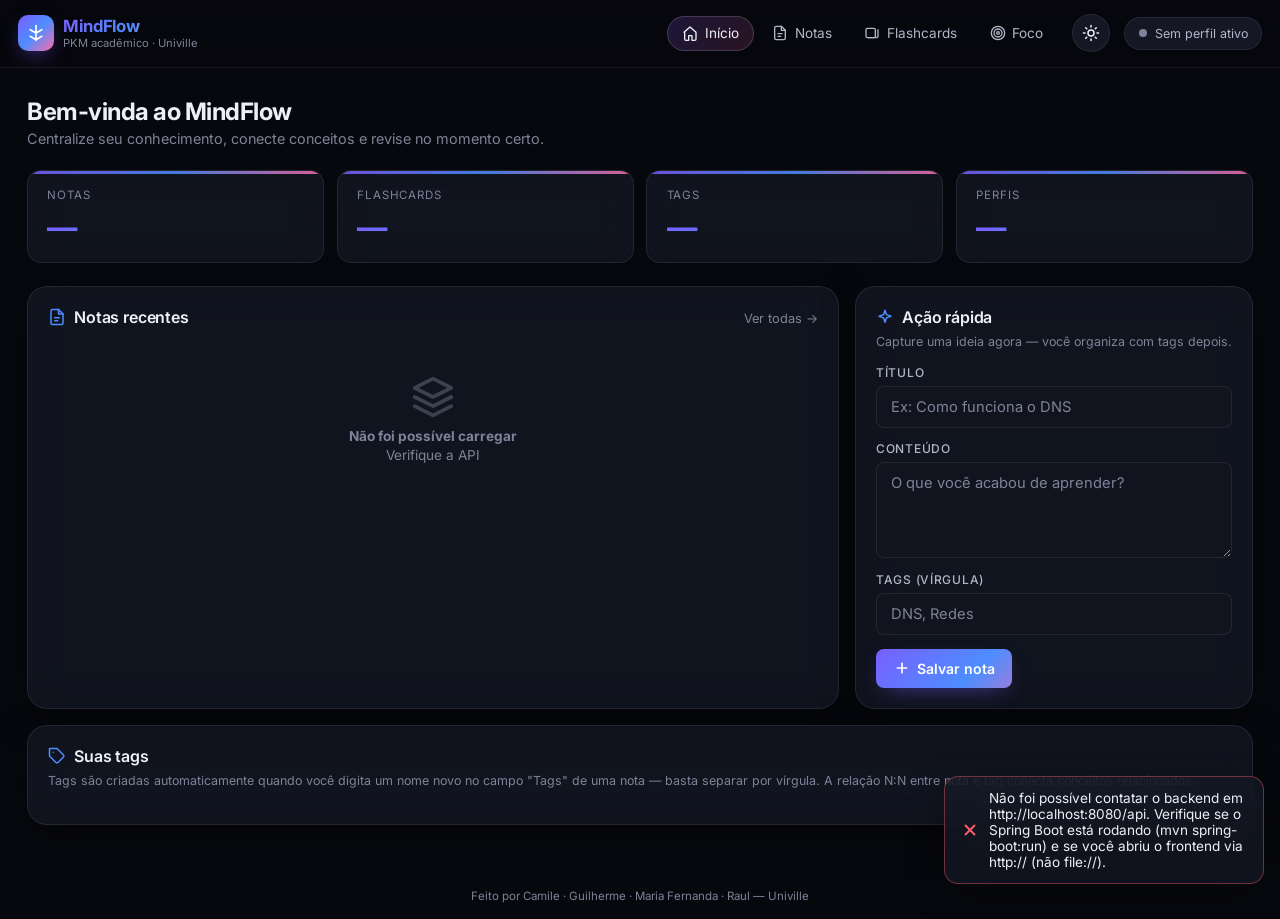
==== frontend/index.html @ 20775568 "Initial commit — MindFlow MVP Plataforma web de PKM (Personal Knowledge Management) acadêmica da dis" ====
<!DOCTYPE html>
<html lang="pt-BR">
<head>
  <meta charset="UTF-8" />
  <meta name="viewport" content="width=device-width, initial-scale=1.0, viewport-fit=cover" />
  <meta name="theme-color" content="#07080d" />
  <title>MindFlow — Início</title>
  <script>(function(){var t=localStorage.getItem("mindflow.theme")||"dark";document.documentElement.dataset.theme=t;})();</script>
  <link rel="preconnect" href="https://fonts.googleapis.com">
  <link rel="preconnect" href="https://fonts.gstatic.com" crossorigin>
  <link href="https://fonts.googleapis.com/css2?family=Inter:wght@400;500;600;700&display=swap" rel="stylesheet">
  <link rel="stylesheet" href="css/style.css" />
</head>
<body>
  <main class="shell">
    <h1 class="page-title">Bem-vinda ao MindFlow</h1>
    <p class="page-subtitle">Centralize seu conhecimento, conecte conceitos e revise no momento certo.</p>

    <section class="stats" id="stats">
      <div class="stat"><div class="label">Notas</div><div class="value">—</div></div>
      <div class="stat"><div class="label">Flashcards</div><div class="value">—</div></div>
      <div class="stat"><div class="label">Tags</div><div class="value">—</div></div>
      <div class="stat"><div class="label">Perfis</div><div class="value">—</div></div>
    </section>

    <div class="grid grid-3">
      <section class="panel" style="grid-column: span 2;">
        <div class="panel-header">
          <h2 id="recent-title">Notas recentes</h2>
          <a href="notes.html" class="muted">Ver todas →</a>
        </div>
        <ul id="recent-notes" class="cards"></ul>
      </section>

      <section class="panel">
        <h2 id="quick-title">Ação rápida</h2>
        <p class="hint">Capture uma ideia agora — você organiza com tags depois.</p>
        <form id="quick-form">
          <div class="field">
            <span>Título</span>
            <input type="text" id="q-title" required maxlength="200" placeholder="Ex: Como funciona o DNS" />
          </div>
          <div class="field">
            <span>Conteúdo</span>
            <textarea id="q-content" rows="4" required placeholder="O que você acabou de aprender?"></textarea>
          </div>
          <div class="field">
            <span>Tags (vírgula)</span>
            <input type="text" id="q-tags" placeholder="DNS, Redes" />
          </div>
          <div class="actions">
            <button type="submit" id="quick-submit-btn">Salvar nota</button>
          </div>
        </form>
      </section>

      <section class="panel" style="grid-column: 1 / -1;">
        <h2 id="tags-title">Suas tags</h2>
        <p class="hint">Tags são criadas automaticamente quando você digita um nome novo no campo "Tags" de uma nota — basta separar por vírgula. A relação N:N entre nota e tag conecta conceitos relacionados.</p>
        <div id="tag-cloud" class="tag-cloud"></div>
      </section>
    </div>
  </main>

  <footer>
    Feito por Camile · Guilherme · Maria Fernanda · Raul — Univille
  </footer>

  <script src="js/layout.js"></script>
  <script src="js/api.js"></script>
  <script src="js/home.js"></script>
</body>
</html>
---- frontend/css/style.css ----
/* ============================================================
   MindFlow — Design System
   Mobile-first · Glassmorphism · Smooth motion
   ============================================================ */

:root {
  /* Cores base */
  --bg-0: #07080d;
  --bg-1: #0c0e16;
  --bg-2: #11141f;
  --surface: rgba(22, 25, 38, 0.72);
  --surface-2: rgba(32, 36, 54, 0.6);
  --surface-3: rgba(48, 53, 78, 0.55);
  --border: rgba(255, 255, 255, 0.08);
  --border-strong: rgba(255, 255, 255, 0.16);

  /* Texto */
  --text: #eef0f7;
  --text-dim: #b1b6c8;
  --muted: #7d8398;

  /* Marca / acentos (gradiente trino) */
  --c1: #7c5cff;   /* roxo */
  --c2: #4d8dff;   /* azul */
  --c3: #ff6cab;   /* rosa */
  --accent: var(--c2);
  --gradient: linear-gradient(135deg, var(--c1) 0%, var(--c2) 50%, var(--c3) 100%);
  --gradient-soft: linear-gradient(135deg, rgba(124,92,255,0.18), rgba(255,108,171,0.14));

  /* Estado */
  --ok: #4ade80;
  --warn: #fbbf24;
  --danger: #ff5d6c;

  /* Tipografia */
  --font: "Inter", -apple-system, "Segoe UI", Roboto, Helvetica, Arial, sans-serif;

  /* Espaço / forma */
  --radius-sm: 8px;
  --radius: 14px;
  --radius-lg: 20px;
  --shadow: 0 10px 40px -10px rgba(0, 0, 0, 0.6);
  --shadow-glow: 0 0 0 1px rgba(124,92,255,0.35), 0 8px 30px -8px rgba(124,92,255,0.45);

  /* Motion */
  --ease: cubic-bezier(0.22, 1, 0.36, 1);
  --t-fast: 140ms;
  --t-mid: 260ms;
  --t-slow: 480ms;
}

/* ============================================================
   TEMA CLARO — overrides via [data-theme="light"]
   Aplicado pelo Theme manager (layout.js) + script inline no <head>
   ============================================================ */
[data-theme="light"] {
  --bg-0: #f3f5fb;
  --bg-1: #ffffff;
  --bg-2: #f8f9fd;
  --surface: rgba(255, 255, 255, 0.85);
  --surface-2: rgba(245, 247, 252, 0.9);
  --surface-3: rgba(232, 236, 246, 0.95);
  --border: rgba(20, 25, 50, 0.08);
  --border-strong: rgba(20, 25, 50, 0.16);

  --text: #1a1d2e;
  --text-dim: #4a5070;
  --muted: #8a90a8;

  --shadow: 0 10px 40px -12px rgba(70, 80, 130, 0.22);
  --shadow-glow: 0 0 0 1px rgba(124,92,255,0.3), 0 10px 30px -10px rgba(124,92,255,0.35);

  --gradient-soft: linear-gradient(135deg, rgba(124,92,255,0.10), rgba(255,108,171,0.08));
}

* { box-sizing: border-box; }
*:focus-visible { outline: 2px solid var(--c2); outline-offset: 2px; border-radius: 4px; }

html, body {
  margin: 0; padding: 0;
  background: var(--bg-0);
  color: var(--text);
  font-family: var(--font);
  -webkit-font-smoothing: antialiased;
  text-rendering: optimizeLegibility;
  min-height: 100vh;
}

/* Sticky footer pattern: appbar + main esticando + footer no fim */
body { display: flex; flex-direction: column; }
.shell { flex: 1 0 auto; }
footer { flex-shrink: 0; }

/* Fundo animado com orbes (gradient blobs) */
body::before {
  content: "";
  position: fixed; inset: 0; z-index: -2;
  background:
    radial-gradient(at 15% 10%, rgba(124,92,255,0.22), transparent 40%),
    radial-gradient(at 85% 20%, rgba(77,141,255,0.18), transparent 45%),
    radial-gradient(at 50% 90%, rgba(255,108,171,0.16), transparent 50%),
    var(--bg-0);
  transition: background 400ms var(--ease);
}
body::after {
  content: ""; position: fixed; inset: 0; z-index: -1;
  background-image:
    linear-gradient(var(--grid-line, rgba(255,255,255,0.025)) 1px, transparent 1px),
    linear-gradient(90deg, var(--grid-line, rgba(255,255,255,0.025)) 1px, transparent 1px);
  background-size: 60px 60px;
  mask-image: radial-gradient(ellipse at center, black 30%, transparent 75%);
}
[data-theme="light"] body::before {
  background:
    radial-gradient(at 15% 10%, rgba(124,92,255,0.16), transparent 45%),
    radial-gradient(at 85% 20%, rgba(77,141,255,0.13), transparent 50%),
    radial-gradient(at 50% 90%, rgba(255,108,171,0.12), transparent 55%),
    var(--bg-0);
}
[data-theme="light"] body::after {
  --grid-line: rgba(20, 25, 60, 0.04);
}

a { color: var(--text); text-decoration: none; transition: color var(--t-fast); }
a:hover { color: var(--c2); }

img, svg { display: block; max-width: 100%; }

/* ============================================================
   Header
   ============================================================ */
.appbar {
  position: sticky; top: 0; z-index: 50;
  display: flex; align-items: center; gap: 0.9rem;
  padding: 0.9rem 1.1rem;
  background: rgba(7, 8, 13, 0.72);
  backdrop-filter: blur(18px) saturate(140%);
  -webkit-backdrop-filter: blur(18px) saturate(140%);
  border-bottom: 1px solid var(--border);
}
.appbar .brand {
  display: flex; align-items: center; gap: 0.6rem; flex: 1; min-width: 0;
}
.brand-mark {
  width: 36px; height: 36px; border-radius: 10px;
  background: var(--gradient);
  display: grid; place-items: center;
  box-shadow: 0 8px 22px -8px rgba(124,92,255,0.7);
  flex-shrink: 0;
}
.brand-mark svg { width: 20px; height: 20px; color: white; }
.brand-text { display: flex; flex-direction: column; min-width: 0; }
.brand-text .name {
  font-size: 1.05rem; font-weight: 700; letter-spacing: -0.01em;
  background: var(--gradient);
  -webkit-background-clip: text; background-clip: text; color: transparent;
}
.brand-text .sub {
  font-size: 0.7rem; color: var(--muted);
  white-space: nowrap; overflow: hidden; text-overflow: ellipsis;
}

/* Nav desktop */
.nav-desktop {
  display: none; gap: 0.25rem;
}
.nav-desktop a {
  padding: 0.55rem 0.9rem; border-radius: 999px;
  font-size: 0.85rem; color: var(--text-dim);
  transition: all var(--t-mid) var(--ease);
  display: flex; align-items: center; gap: 0.4rem;
}
.nav-desktop a:hover { background: var(--surface-2); color: var(--text); }
.nav-desktop a.active {
  background: var(--gradient-soft);
  color: var(--text);
  border: 1px solid var(--border-strong);
}
.nav-desktop a svg { width: 16px; height: 16px; }

/* Botão de tema (sun/moon) */
.theme-toggle {
  width: 38px; height: 38px;
  display: grid; place-items: center;
  background: var(--surface-2);
  border: 1px solid var(--border);
  border-radius: 999px;
  cursor: pointer;
  color: var(--text);
  transition: all var(--t-mid) var(--ease);
  box-shadow: none;
  padding: 0;
  flex-shrink: 0;
}
.theme-toggle:hover { background: var(--surface-3); border-color: var(--border-strong); transform: translateY(-1px); }
.theme-toggle svg { width: 18px; height: 18px; transition: transform var(--t-mid) var(--ease); }
.theme-toggle:hover svg { transform: rotate(20deg); }

/* Pílula de perfil */
.profile-pill {
  display: inline-flex; align-items: center; gap: 0.5rem;
  padding: 0.5rem 0.85rem; border-radius: 999px;
  background: var(--surface-2);
  border: 1px solid var(--border);
  font-size: 0.78rem; color: var(--text-dim);
  cursor: pointer;
  transition: all var(--t-mid) var(--ease);
  white-space: nowrap;
  max-width: 220px; overflow: hidden; text-overflow: ellipsis;
}
.profile-pill:hover { border-color: var(--border-strong); transform: translateY(-1px); }
.profile-pill .dot {
  width: 8px; height: 8px; border-radius: 50%;
  background: var(--muted);
  box-shadow: 0 0 0 0 rgba(124,92,255,0.6);
}
.profile-pill.active { color: var(--text); border-color: rgba(124,92,255,0.5); background: var(--gradient-soft); }
.profile-pill.active .dot { background: var(--c1); animation: pulse 2.4s var(--ease) infinite; }
@keyframes pulse {
  0%, 100% { box-shadow: 0 0 0 0 rgba(124,92,255,0.6); }
  50% { box-shadow: 0 0 0 8px rgba(124,92,255,0); }
}

/* ============================================================
   Layout principal
   ============================================================ */
.shell {
  max-width: 1400px;
  margin: 0 auto;
  padding: 1.2rem 1rem 6rem; /* bottom space para nav mobile */
}
@media (min-width: 900px) {
  .shell { padding: 1.6rem 1.6rem 2rem; }
}

.page-title {
  font-size: 1.5rem; font-weight: 700; letter-spacing: -0.02em;
  margin: 0.2rem 0 0.3rem;
}
.page-subtitle { color: var(--muted); font-size: 0.9rem; margin: 0 0 1.4rem; }

/* Grid */
.grid {
  display: grid;
  gap: 1rem;
  grid-template-columns: 1fr;
}
.grid-2 { grid-template-columns: 1fr; }
.grid-3 { grid-template-columns: 1fr; }
@media (min-width: 720px) {
  .grid-2 { grid-template-columns: 1fr 1fr; }
  .grid-3 { grid-template-columns: repeat(2, 1fr); }
}
@media (min-width: 1100px) {
  .grid-3 { grid-template-columns: repeat(3, 1fr); }
  .layout-3 {
    display: grid;
    grid-template-columns: 360px 1fr 320px;
    gap: 1.2rem;
    align-items: stretch;
  }
  /* Quando colunas são iguais em altura, o painel-form precisa empurrar
     o botão de salvar para baixo e a textarea cresce para preencher o espaço. */
  .layout-3 > .panel { display: flex; flex-direction: column; }
  .layout-3 > .panel > form { display: flex; flex-direction: column; flex: 1; min-height: 0; }
  .layout-3 > .panel > form > .actions { margin-top: auto; }
  .layout-3 > .panel > form > .field:has(textarea) { flex: 1; min-height: 0; }
  .layout-3 > .panel > form > .field:has(textarea) textarea { flex: 1; min-height: 0; resize: none; }
  .layout-3 > .panel > .cards { flex: 1; max-height: none; }
  .layout-3 > .panel > .panel-header + .search + .cards { flex: 1; max-height: none; }
}

/* ============================================================
   Cards / panels
   ============================================================ */
.panel {
  background: var(--surface);
  backdrop-filter: blur(20px) saturate(140%);
  -webkit-backdrop-filter: blur(20px) saturate(140%);
  border: 1px solid var(--border);
  border-radius: var(--radius-lg);
  padding: 1.25rem 1.25rem;
  box-shadow: var(--shadow);
  transition: border-color var(--t-mid) var(--ease), transform var(--t-mid) var(--ease);
  animation: fadeUp var(--t-slow) var(--ease) both;
}
.panel:hover { border-color: var(--border-strong); }
.panel h2 {
  margin: 0 0 0.2rem;
  font-size: 1rem; font-weight: 600; letter-spacing: -0.01em;
  display: flex; align-items: center; gap: 0.5rem;
}
.panel h2 svg { width: 18px; height: 18px; color: var(--c2); }
.panel .hint {
  color: var(--muted); font-size: 0.78rem; margin: 0 0 1rem;
}
/* Espaço generoso entre o título do painel e o conteúdo nos blocos
   de adicionar/editar (quando o h2 é filho direto do painel, sem panel-header). */
.panel > h2 { margin-bottom: 1rem; }
.panel > h2 + .hint { margin-top: -0.55rem; }
.panel-header {
  display: flex; justify-content: space-between; align-items: center;
  gap: 0.8rem; margin-bottom: 0.8rem; flex-wrap: wrap;
}

@keyframes fadeUp {
  from { opacity: 0; transform: translateY(12px); }
  to { opacity: 1; transform: translateY(0); }
}
.panel:nth-child(2) { animation-delay: 60ms; }
.panel:nth-child(3) { animation-delay: 120ms; }
.panel:nth-child(4) { animation-delay: 180ms; }

/* ============================================================
   Stat cards (dashboard)
   ============================================================ */
.stats {
  display: grid;
  grid-template-columns: repeat(2, 1fr);
  gap: 0.8rem;
  margin-bottom: 1.4rem;
}
@media (min-width: 720px) { .stats { grid-template-columns: repeat(4, 1fr); } }

.stat {
  position: relative; overflow: hidden;
  padding: 1.1rem 1.2rem;
  background: var(--surface);
  border: 1px solid var(--border);
  border-radius: var(--radius);
  backdrop-filter: blur(20px);
  transition: transform var(--t-mid) var(--ease), border-color var(--t-mid);
  animation: fadeUp var(--t-slow) var(--ease) both;
}
.stat:hover { transform: translateY(-3px); border-color: var(--border-strong); }
.stat::before {
  content: ""; position: absolute; top: 0; left: 0; right: 0; height: 3px;
  background: var(--gradient);
  opacity: 0.85;
}
.stat .label {
  font-size: 0.72rem; color: var(--muted);
  text-transform: uppercase; letter-spacing: 0.08em;
  display: flex; align-items: center; gap: 0.4rem;
}
.stat .label svg { width: 14px; height: 14px; }
.stat .value {
  font-size: 1.9rem; font-weight: 700; margin-top: 0.4rem;
  letter-spacing: -0.02em;
  background: var(--gradient);
  -webkit-background-clip: text; background-clip: text; color: transparent;
}

/* ============================================================
   Forms
   ============================================================ */
form .field { display: flex; flex-direction: column; gap: 0.35rem; margin-bottom: 0.85rem; }
form label.field { /* compat */ }
.field > span, form .field > .lbl,
form label > span:first-child {
  font-size: 0.75rem; color: var(--text-dim);
  text-transform: uppercase; letter-spacing: 0.06em;
  font-weight: 500;
}

input[type=text], input[type=time], input[type=search],
textarea, select {
  width: 100%;
  background: var(--bg-2);
  border: 1px solid var(--border);
  color: var(--text);
  border-radius: var(--radius-sm);
  padding: 0.7rem 0.85rem;
  font-size: 0.92rem;
  font-family: inherit;
  transition: border-color var(--t-fast), background var(--t-fast), box-shadow var(--t-fast);
}
input::placeholder, textarea::placeholder { color: var(--muted); }
input:focus, textarea:focus, select:focus {
  outline: none;
  border-color: rgba(124,92,255,0.6);
  background: var(--bg-1);
  box-shadow: 0 0 0 4px rgba(124,92,255,0.12);
}
textarea { resize: vertical; min-height: 90px; }
select {
  appearance: none;
  background-image: url("data:image/svg+xml;utf8,<svg xmlns='http://www.w3.org/2000/svg' width='14' height='14' viewBox='0 0 24 24' fill='none' stroke='%23b1b6c8' stroke-width='2.5' stroke-linecap='round' stroke-linejoin='round'><polyline points='6 9 12 15 18 9'/></svg>");
  background-repeat: no-repeat;
  background-position: right 0.85rem center;
  padding-right: 2.4rem;
}

.actions { display: flex; gap: 0.6rem; flex-wrap: wrap; }

button, .btn {
  appearance: none; border: none; cursor: pointer;
  font-family: inherit; font-size: 0.88rem; font-weight: 600;
  padding: 0.7rem 1.1rem; border-radius: var(--radius-sm);
  display: inline-flex; align-items: center; gap: 0.45rem;
  transition: transform var(--t-fast), box-shadow var(--t-mid), background var(--t-fast), opacity var(--t-fast);
  color: white;
  background: var(--gradient);
  background-size: 150% 150%;
  background-position: 0% 50%;
  box-shadow: 0 8px 22px -10px rgba(124,92,255,0.6);
}
button:hover, .btn:hover { transform: translateY(-1px); background-position: 100% 50%; box-shadow: 0 12px 28px -10px rgba(124,92,255,0.8); }
button:active, .btn:active { transform: translateY(0); }
button svg, .btn svg { width: 16px; height: 16px; }

button.ghost, .btn.ghost {
  background: var(--surface-2); color: var(--text);
  box-shadow: none; border: 1px solid var(--border);
}
button.ghost:hover { background: var(--surface-3); border-color: var(--border-strong); }

button.danger, .btn.danger {
  background: linear-gradient(135deg, #ff5d6c, #ff8c4b);
  box-shadow: 0 8px 22px -10px rgba(255,93,108,0.6);
}

button.icon {
  padding: 0.5rem; width: 36px; height: 36px;
  justify-content: center;
  background: var(--surface-2); color: var(--text);
  border: 1px solid var(--border); box-shadow: none;
}
button.icon:hover { background: var(--surface-3); }

button:disabled { opacity: 0.5; cursor: not-allowed; transform: none; }

/* Toggle switch */
.switch {
  display: inline-flex; align-items: center; gap: 0.55rem;
  font-size: 0.8rem; color: var(--text-dim); cursor: pointer;
  user-select: none;
}
.switch input { display: none; }
.switch .track {
  width: 36px; height: 20px; border-radius: 999px;
  background: var(--surface-3); position: relative;
  transition: background var(--t-mid);
}
.switch .track::after {
  content: ""; position: absolute; top: 2px; left: 2px;
  width: 16px; height: 16px; border-radius: 50%;
  background: white;
  transition: transform var(--t-mid) var(--ease);
}
.switch input:checked + .track { background: var(--c1); }
.switch input:checked + .track::after { transform: translateX(16px); }

/* ============================================================
   Listas de cards
   ============================================================ */
.cards {
  list-style: none; padding: 0; margin: 0;
  display: flex; flex-direction: column; gap: 0.7rem;
  max-height: 70vh; overflow-y: auto;
  scrollbar-width: thin; scrollbar-color: var(--surface-3) transparent;
}
.cards::-webkit-scrollbar { width: 6px; }
.cards::-webkit-scrollbar-thumb { background: var(--surface-3); border-radius: 3px; }

.card-item {
  position: relative;
  background: var(--surface-2);
  border: 1px solid var(--border);
  border-radius: var(--radius);
  padding: 0.9rem 1rem;
  cursor: pointer;
  transition: all var(--t-mid) var(--ease);
  animation: fadeUp var(--t-mid) var(--ease) both;
}
.card-item:hover {
  border-color: var(--border-strong);
  background: var(--surface-3);
  transform: translateX(2px);
}
.card-item.selected {
  border-color: rgba(124,92,255,0.6);
  background: var(--gradient-soft);
  box-shadow: var(--shadow-glow);
}
.card-item h3 {
  margin: 0 0 0.3rem; font-size: 0.95rem; font-weight: 600;
  display: flex; align-items: center; justify-content: space-between; gap: 0.5rem;
}
.card-item p {
  margin: 0; font-size: 0.82rem; color: var(--text-dim);
  line-height: 1.45;
  display: -webkit-box; -webkit-line-clamp: 2; -webkit-box-orient: vertical;
  overflow: hidden;
}
.card-item .meta {
  margin-top: 0.55rem; display: flex; gap: 0.35rem; flex-wrap: wrap; align-items: center;
}
.chip {
  display: inline-flex; align-items: center; gap: 0.3rem;
  padding: 0.18rem 0.55rem; border-radius: 999px;
  background: rgba(124,92,255,0.14);
  color: #cbb9ff;
  font-size: 0.7rem; font-weight: 500;
  border: 1px solid rgba(124,92,255,0.22);
}
.chip.alt {
  background: rgba(77,141,255,0.14);
  color: #b9d2ff;
  border-color: rgba(77,141,255,0.22);
}
.chip.tiny { font-size: 0.62rem; padding: 0.12rem 0.45rem; }

.card-item .row-actions {
  position: absolute; top: 0.6rem; right: 0.6rem;
  display: flex; gap: 0.3rem;
  opacity: 0; transition: opacity var(--t-mid);
}
.card-item:hover .row-actions, .card-item.selected .row-actions { opacity: 1; }
.card-item .row-actions button {
  padding: 0.35rem; width: 30px; height: 30px;
  border-radius: 8px; box-shadow: none;
  background: var(--bg-1); border: 1px solid var(--border);
}
.card-item .row-actions button svg { width: 14px; height: 14px; }

/* ----- Variante compacta (perfis de foco) ----- */
.card-item.compact {
  display: flex; align-items: center; gap: 0.85rem;
  padding: 0.6rem 0.85rem;
}
.card-item.compact .info {
  flex: 1; min-width: 0;
  display: flex; flex-direction: column; gap: 0.1rem;
}
.card-item.compact .info .name {
  display: flex; align-items: center; gap: 0.4rem;
  font-size: 0.92rem; font-weight: 600; color: var(--text);
}
.card-item.compact .info .time {
  display: flex; align-items: center; gap: 0.35rem;
  font-size: 0.74rem; color: var(--muted);
}
.card-item.compact .info .time svg { width: 12px; height: 12px; }
.card-item.compact .actions {
  gap: 0.3rem; flex-shrink: 0;
}
.card-item.compact .actions button {
  padding: 0.4rem 0.7rem; font-size: 0.72rem;
  box-shadow: none;
}
.card-item.compact .actions button.icon {
  width: 30px; height: 30px; padding: 0.35rem;
}
.card-item.compact .actions button.icon svg { width: 13px; height: 13px; }
@media (max-width: 540px) {
  .card-item.compact { flex-wrap: wrap; }
  .card-item.compact .actions { width: 100%; justify-content: flex-end; }
}

/* ============================================================
   Empty state
   ============================================================ */
.empty {
  text-align: center; padding: 2rem 1rem;
  color: var(--muted);
}
.empty svg { width: 44px; height: 44px; margin: 0 auto 0.6rem; opacity: 0.4; }
.empty p { margin: 0.2rem 0; font-size: 0.85rem; }

/* ============================================================
   Search bar
   ============================================================ */
.search {
  position: relative; margin-bottom: 0.9rem;
}
.search input {
  padding-left: 2.4rem;
  background: var(--bg-2);
}
.search svg {
  position: absolute; left: 0.85rem; top: 50%; transform: translateY(-50%);
  width: 16px; height: 16px; color: var(--muted);
}

/* ============================================================
   Flashcard flip
   ============================================================ */
.flashcard-stage { perspective: 1200px; margin: 0.5rem 0 1rem; min-height: 220px; }
.flashcard {
  position: relative;
  width: 100%; min-height: 220px;
  transform-style: preserve-3d;
  transition: transform 0.7s var(--ease);
  cursor: pointer;
}
.flashcard.flipped { transform: rotateY(180deg); }
.flashcard .face {
  position: absolute; inset: 0;
  border-radius: var(--radius-lg);
  padding: 1.6rem 1.4rem;
  display: flex; flex-direction: column; justify-content: center; align-items: center;
  text-align: center; gap: 0.6rem;
  backface-visibility: hidden; -webkit-backface-visibility: hidden;
  border: 1px solid var(--border-strong);
  background: var(--surface);
  box-shadow: var(--shadow);
}
.flashcard .face.back {
  transform: rotateY(180deg);
  background: var(--gradient-soft);
}
.flashcard .face .label {
  font-size: 0.65rem; text-transform: uppercase; letter-spacing: 0.12em;
  color: var(--muted); font-weight: 600;
}
.flashcard .face .text {
  font-size: 1.15rem; line-height: 1.45; font-weight: 500;
  max-width: 90%;
}
.flashcard .face .hint-tap {
  font-size: 0.7rem; color: var(--muted); margin-top: 0.6rem;
  display: flex; align-items: center; gap: 0.3rem;
}

/* ============================================================
   Toasts
   ============================================================ */
#toast-container {
  position: fixed; bottom: 5.5rem; right: 1rem; z-index: 100;
  display: flex; flex-direction: column; gap: 0.5rem;
  pointer-events: none;
}
@media (min-width: 720px) { #toast-container { bottom: 1rem; } }
.toast {
  background: var(--surface);
  backdrop-filter: blur(18px);
  border: 1px solid var(--border-strong);
  border-radius: var(--radius);
  padding: 0.8rem 1rem;
  font-size: 0.85rem;
  color: var(--text);
  box-shadow: var(--shadow);
  display: flex; align-items: center; gap: 0.6rem;
  pointer-events: auto;
  animation: toastIn 0.4s var(--ease);
  max-width: 320px;
}
.toast svg { width: 18px; height: 18px; flex-shrink: 0; }
.toast.success { border-color: rgba(74,222,128,0.4); }
.toast.success svg { color: var(--ok); }
.toast.error { border-color: rgba(255,93,108,0.4); }
.toast.error svg { color: var(--danger); }
.toast.info svg { color: var(--c2); }
.toast.fade { animation: toastOut 0.35s var(--ease) forwards; }
@keyframes toastIn {
  from { opacity: 0; transform: translateX(20px); }
  to { opacity: 1; transform: translateX(0); }
}
@keyframes toastOut {
  to { opacity: 0; transform: translateX(20px); }
}

/* ============================================================
   Bottom nav (mobile)
   ============================================================ */
.nav-bottom {
  position: fixed; bottom: 0; left: 0; right: 0; z-index: 50;
  display: flex; justify-content: space-around;
  padding: 0.5rem 0.5rem calc(0.5rem + env(safe-area-inset-bottom));
  background: rgba(7, 8, 13, 0.85);
  backdrop-filter: blur(20px) saturate(140%);
  -webkit-backdrop-filter: blur(20px) saturate(140%);
  border-top: 1px solid var(--border);
}
.nav-bottom a {
  flex: 1;
  display: flex; flex-direction: column; align-items: center; gap: 0.15rem;
  padding: 0.45rem 0.2rem;
  color: var(--muted); font-size: 0.65rem; font-weight: 500;
  border-radius: 12px;
  transition: all var(--t-mid) var(--ease);
}
.nav-bottom a svg { width: 22px; height: 22px; }
.nav-bottom a.active { color: var(--text); }
.nav-bottom a.active svg {
  color: var(--c2);
  filter: drop-shadow(0 0 8px rgba(124,92,255,0.6));
}
@media (min-width: 900px) {
  .nav-bottom { display: none; }
  .nav-desktop { display: flex; }
}

/* ============================================================
   Footer
   ============================================================ */
footer {
  text-align: center; padding: 2rem 1rem 1rem;
  color: var(--muted); font-size: 0.72rem;
}
footer a { color: var(--c2); }
@media (max-width: 899px) { footer { padding-bottom: 5rem; } }

/* ============================================================
   Misc
   ============================================================ */
code {
  background: var(--bg-2);
  padding: 0.15rem 0.45rem;
  border-radius: 4px;
  font-size: 0.85em;
  border: 1px solid var(--border);
}

.row { display: flex; gap: 0.6rem; align-items: center; }
.row.between { justify-content: space-between; }
.row.wrap { flex-wrap: wrap; }
.spacer { flex: 1; }
.muted { color: var(--muted); font-size: 0.8rem; }

.tag-cloud { display: flex; flex-wrap: wrap; gap: 0.4rem; }
.tag-cloud .chip {
  cursor: default;
  transition: transform var(--t-fast);
}
.tag-cloud .chip:hover { transform: translateY(-2px); }

/* Esconder elementos por viewport */
.only-mobile { display: block; }
.only-desktop { display: none; }
@media (min-width: 900px) {
  .only-mobile { display: none; }
  .only-desktop { display: block; }
}

/* Modal de confirmação */
.modal-backdrop {
  position: fixed; inset: 0; z-index: 200;
  background: rgba(0,0,0,0.6);
  backdrop-filter: blur(6px);
  display: grid; place-items: center;
  padding: 1rem;
  animation: fadeIn 0.2s var(--ease);
}
@keyframes fadeIn { from { opacity: 0; } to { opacity: 1; } }
.modal {
  background: var(--surface);
  border: 1px solid var(--border-strong);
  border-radius: var(--radius-lg);
  padding: 1.5rem;
  max-width: 380px; width: 100%;
  box-shadow: var(--shadow);
  animation: fadeUp 0.3s var(--ease);
}
.modal h3 { margin: 0 0 0.5rem; font-size: 1.05rem; }
.modal p { color: var(--text-dim); font-size: 0.88rem; margin: 0 0 1.2rem; }
.modal .actions { justify-content: flex-end; }

/* ============================================================
   Ajustes finos do tema claro
   ============================================================ */
[data-theme="light"] .chip {
  background: rgba(124,92,255,0.10);
  color: #5a3fd8;
  border-color: rgba(124,92,255,0.20);
}
[data-theme="light"] .chip.alt {
  background: rgba(77,141,255,0.10);
  color: #2c5fcf;
  border-color: rgba(77,141,255,0.20);
}
[data-theme="light"] input[type=text],
[data-theme="light"] input[type=time],
[data-theme="light"] input[type=search],
[data-theme="light"] textarea,
[data-theme="light"] select {
  background: #ffffff;
  border-color: rgba(20,25,50,0.12);
}
[data-theme="light"] input:focus,
[data-theme="light"] textarea:focus,
[data-theme="light"] select:focus {
  background: #ffffff;
  box-shadow: 0 0 0 4px rgba(124,92,255,0.10);
}
[data-theme="light"] select {
  background-image: url("data:image/svg+xml;utf8,<svg xmlns='http://www.w3.org/2000/svg' width='14' height='14' viewBox='0 0 24 24' fill='none' stroke='%238a90a8' stroke-width='2.5' stroke-linecap='round' stroke-linejoin='round'><polyline points='6 9 12 15 18 9'/></svg>");
  background-repeat: no-repeat;
  background-position: right 0.85rem center;
}
[data-theme="light"] .appbar { background: rgba(255, 255, 255, 0.78); }
[data-theme="light"] .nav-bottom { background: rgba(255, 255, 255, 0.88); }
[data-theme="light"] .switch .track { background: rgba(20,25,50,0.18); }
[data-theme="light"] .switch input:checked + .track { background: var(--c1); }
[data-theme="light"] .toast { background: rgba(255, 255, 255, 0.95); }
[data-theme="light"] code { background: #eef0fa; }
[data-theme="light"] .modal-backdrop { background: rgba(20, 25, 50, 0.35); }
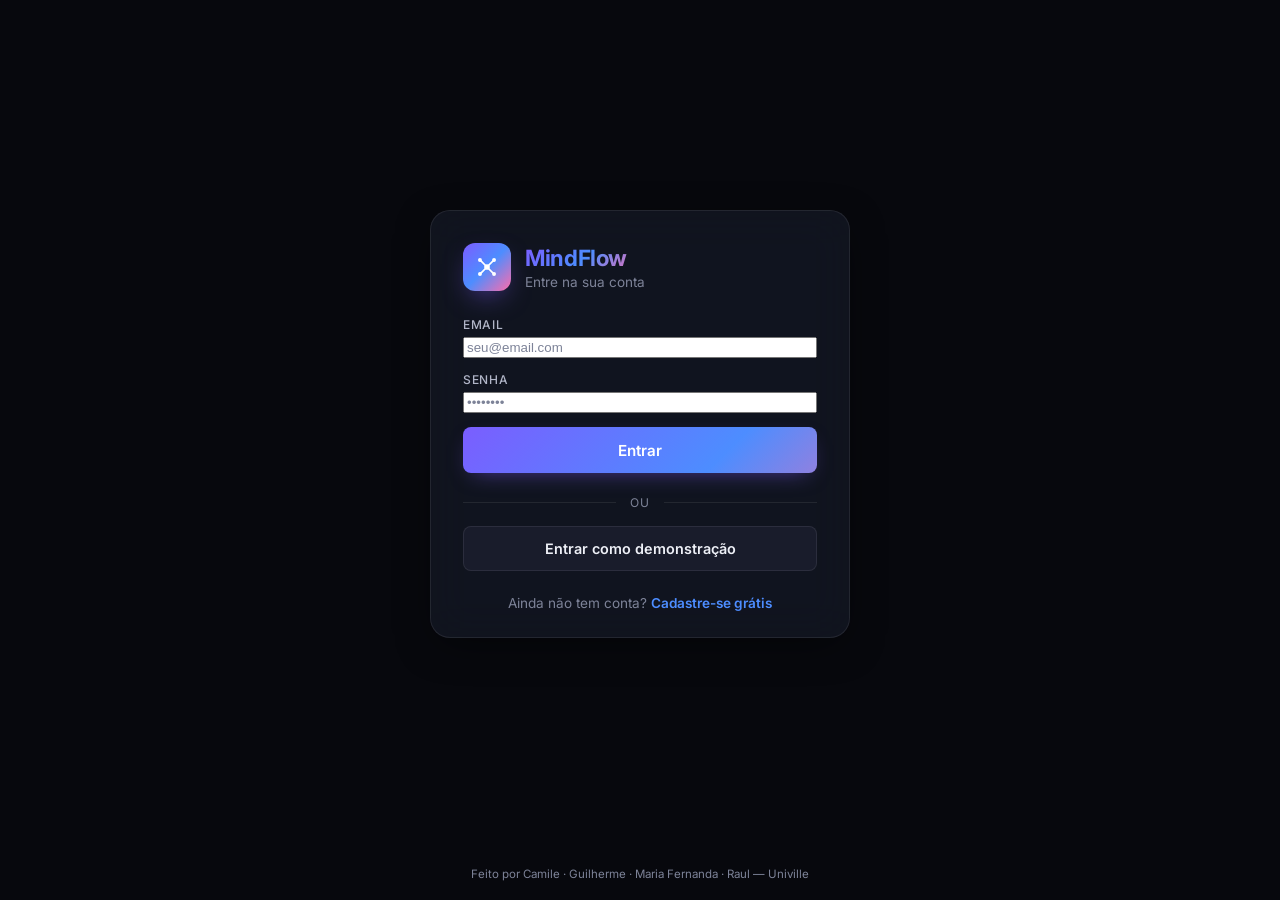
==== commit 12b74819: "Auth: cadastro, login JWT e multi-tenancy completo Implementação completa de autenticação e isolamen" ====
--- a/frontend/index.html
+++ b/frontend/index.html
@@ -66,6 +66,7 @@
     Feito por Camile · Guilherme · Maria Fernanda · Raul — Univille
   </footer>
 
+  <script src="js/auth.js"></script>
   <script src="js/layout.js"></script>
   <script src="js/api.js"></script>
   <script src="js/home.js"></script>
--- a/frontend/css/style.css
+++ b/frontend/css/style.css
@@ -796,3 +796,335 @@
 [data-theme="light"] .toast { background: rgba(255, 255, 255, 0.95); }
 [data-theme="light"] code { background: #eef0fa; }
 [data-theme="light"] .modal-backdrop { background: rgba(20, 25, 50, 0.35); }
+
+/* ============================================================
+   Páginas de autenticação (login.html / register.html)
+   ============================================================ */
+.auth-body {
+  display: flex;
+  flex-direction: column;
+  min-height: 100vh;
+}
+.auth-shell {
+  flex: 1 0 auto;
+  display: flex;
+  align-items: center;
+  justify-content: center;
+  padding: 1.5rem 1rem;
+}
+.auth-card {
+  width: 100%;
+  max-width: 420px;
+  padding: 2rem 2rem 1.6rem;
+  animation: fadeUp var(--t-slow) var(--ease) both;
+}
+.auth-brand {
+  display: flex;
+  align-items: center;
+  gap: 0.9rem;
+  margin-bottom: 1.6rem;
+}
+.auth-brand .brand-mark {
+  width: 48px;
+  height: 48px;
+  border-radius: 12px;
+  background: var(--gradient);
+  display: grid;
+  place-items: center;
+  box-shadow: 0 10px 28px -10px rgba(124,92,255,0.7);
+  flex-shrink: 0;
+}
+.auth-brand .brand-mark svg {
+  width: 26px;
+  height: 26px;
+  color: white;
+}
+.auth-title {
+  margin: 0;
+  font-size: 1.4rem;
+  font-weight: 700;
+  letter-spacing: -0.02em;
+  background: var(--gradient);
+  -webkit-background-clip: text;
+  background-clip: text;
+  color: transparent;
+}
+.auth-subtitle {
+  margin: 0.15rem 0 0;
+  color: var(--muted);
+  font-size: 0.85rem;
+}
+.auth-card form .actions {
+  margin-top: 0.4rem;
+}
+.auth-card form .actions button {
+  width: 100%;
+  justify-content: center;
+  padding: 0.85rem 1.2rem;
+  font-size: 0.95rem;
+}
+.auth-divider {
+  display: flex;
+  align-items: center;
+  gap: 0.85rem;
+  margin: 1.4rem 0 1rem;
+  color: var(--muted);
+  font-size: 0.75rem;
+  text-transform: uppercase;
+  letter-spacing: 0.1em;
+}
+.auth-divider::before,
+.auth-divider::after {
+  content: "";
+  flex: 1;
+  height: 1px;
+  background: var(--border);
+}
+.auth-demo {
+  width: 100%;
+  justify-content: center;
+  padding: 0.8rem 1.2rem;
+  font-size: 0.9rem;
+}
+.auth-footer {
+  margin: 1.5rem 0 0;
+  text-align: center;
+  font-size: 0.85rem;
+  color: var(--muted);
+}
+.auth-footer a {
+  color: var(--c2);
+  font-weight: 600;
+}
+.auth-footer-page {
+  flex-shrink: 0;
+  text-align: center;
+  padding: 1.2rem 1rem;
+  color: var(--muted);
+  font-size: 0.72rem;
+}
+.auth-error {
+  display: none;
+  padding: 0.7rem 0.9rem;
+  border-radius: var(--radius-sm);
+  background: rgba(255, 93, 108, 0.12);
+  border: 1px solid rgba(255, 93, 108, 0.3);
+  color: var(--danger);
+  font-size: 0.85rem;
+  margin-bottom: 1rem;
+}
+[data-theme="light"] .auth-error {
+  background: rgba(255, 93, 108, 0.08);
+}
+
+/* User widget no header (substitui parcialmente a profile pill) */
+.user-widget {
+  display: flex;
+  align-items: center;
+  gap: 0.6rem;
+  padding: 0.4rem 0.55rem 0.4rem 0.85rem;
+  background: var(--surface-2);
+  border: 1px solid var(--border);
+  border-radius: 999px;
+  font-size: 0.78rem;
+  color: var(--text);
+  position: relative;
+}
+.user-widget .user-name {
+  font-weight: 500;
+  max-width: 130px;
+  white-space: nowrap;
+  overflow: hidden;
+  text-overflow: ellipsis;
+}
+.user-widget .logout-btn {
+  width: 30px;
+  height: 30px;
+  padding: 0;
+  border-radius: 999px;
+  background: var(--bg-1);
+  border: 1px solid var(--border);
+  display: grid;
+  place-items: center;
+  cursor: pointer;
+  color: var(--text-dim);
+  box-shadow: none;
+  transition: all var(--t-fast);
+}
+.user-widget .logout-btn:hover {
+  background: var(--danger);
+  color: white;
+  border-color: var(--danger);
+}
+.user-widget .logout-btn svg {
+  width: 14px;
+  height: 14px;
+}
+@media (max-width: 720px) {
+  .user-widget {
+    padding: 0.35rem 0.45rem 0.35rem 0.7rem;
+    font-size: 0.72rem;
+    gap: 0.4rem;
+  }
+  .user-widget .user-name { max-width: 80px; }
+  .user-widget .logout-btn { width: 28px; height: 28px; }
+}
+
+/* ============================================================
+   Mobile responsive — revisão completa para telas pequenas
+   ============================================================ */
+
+/* Tablet e mobile (≤900): bottom nav é a navegação principal,
+   o appbar fica compacto sem o nav-desktop */
+@media (max-width: 899px) {
+  .appbar { padding: 0.75rem 0.9rem; gap: 0.55rem; }
+  .brand-mark { width: 34px; height: 34px; border-radius: 9px; }
+  .brand-mark svg { width: 18px; height: 18px; }
+  .brand-text .name { font-size: 1rem; }
+  .theme-toggle { width: 36px; height: 36px; }
+  .theme-toggle svg { width: 17px; height: 17px; }
+  .profile-pill {
+    max-width: 160px;
+    padding: 0.42rem 0.7rem;
+    font-size: 0.74rem;
+  }
+  .page-title { font-size: 1.4rem; margin-top: 0.4rem; }
+  .page-subtitle { font-size: 0.85rem; margin-bottom: 1rem; }
+  .panel { padding: 1.05rem 1.05rem; border-radius: 16px; }
+}
+
+/* Mobile (≤720): cards e formulários enxutos */
+@media (max-width: 720px) {
+  .shell { padding: 0.9rem 0.85rem 6rem; }
+  .panel { padding: 1rem 1.05rem; }
+  .grid, .grid-2, .grid-3 { gap: 0.9rem; }
+
+  /* === Larguras iguais no mobile ===
+     Sobrescreve os style="grid-column: span 2" e style="grid-column: 1 / -1"
+     que usamos no desktop para criar o layout assimétrico. No mobile (1 col)
+     eles criam uma coluna implícita fantasma e fazem o painel "span" ficar
+     mais largo que os outros. Forçar auto faz todos terem mesma largura. */
+  .grid > [style*="grid-column"] { grid-column: auto !important; }
+
+  /* Header de painel (h2 + switch) quebra em duas linhas no mobile,
+     evitando o aperto entre o título e o controle */
+  .panel-header {
+    flex-direction: column;
+    align-items: flex-start;
+    gap: 0.65rem;
+  }
+
+  /* Stats cards: 2 colunas mas mais compactos */
+  .stats { gap: 0.7rem; }
+  .stat { padding: 0.85rem 0.9rem; }
+  .stat .value { font-size: 1.55rem; }
+  .stat .label { font-size: 0.66rem; }
+
+  /* Inputs e textareas: maiores para touch (mín 16px evita zoom no iOS) */
+  input[type=text], input[type=time], input[type=search],
+  textarea, select {
+    font-size: 16px;
+    padding: 0.75rem 0.85rem;
+    min-width: 0;
+    max-width: 100%;
+  }
+  textarea { min-height: 110px; }
+  button, .btn { padding: 0.78rem 1.15rem; }
+
+  /* iOS Safari teima em ignorar width:100% em input[type=time] e usa
+     a largura intrínseca do picker nativo, ultrapassando o container.
+     Desabilitar appearance neutraliza o styling nativo e nos devolve
+     controle total da largura. */
+  input[type=time] {
+    -webkit-appearance: none;
+    appearance: none;
+    width: 100%;
+    box-sizing: border-box;
+  }
+  /* Permitir que .field/.row encolham abaixo do conteúdo intrínseco
+     em flex containers (impede empurrar a largura para fora do painel) */
+  .row, .row > .field, form > .field { min-width: 0; }
+  .row > .field { flex: 1 1 0%; }
+
+  /* Cards de notas/flashcards na lista: padding menor */
+  .card-item { padding: 0.85rem 0.95rem; }
+  .card-item h3 { font-size: 0.92rem; }
+  .card-item p { font-size: 0.8rem; }
+  /* Em mobile os botões de ação ficam sempre visíveis (não há hover real) */
+  .card-item .row-actions { opacity: 1; position: static; margin-top: 0.6rem; justify-content: flex-end; }
+
+  /* === Flashcard de revisão === arejado, não comprimido */
+  .flashcard-stage { min-height: 240px; margin: 0.4rem 0 1.3rem; }
+  .flashcard { min-height: 240px; }
+  .flashcard .face {
+    padding: 1.7rem 1.3rem;
+    gap: 0.9rem;
+  }
+  .flashcard .face .label { font-size: 0.66rem; }
+  .flashcard .face .text { font-size: 1.05rem; line-height: 1.5; }
+  .flashcard .face .hint-tap { font-size: 0.72rem; margin-top: 0.7rem; }
+
+  /* Botões do flashcard de revisão (Sortear / Virar): direto no painel,
+     sem form. Padding maior e gap mais aberto pra dar respiro. */
+  .panel > .actions {
+    gap: 0.7rem;
+    margin-top: 0.4rem;
+  }
+  .panel > .actions button {
+    padding: 0.85rem 1.2rem;
+    flex: 1 1 auto;
+    justify-content: center;
+  }
+
+  /* Form de perfil: campos lado a lado viram empilhados em mobile estreito,
+     mas até ~480px ainda cabe lado a lado se houver espaço suficiente */
+  .row { gap: 0.55rem; }
+}
+
+/* Smartphones pequenos (≤420): squeeze final */
+@media (max-width: 420px) {
+  .appbar {
+    padding: 0.65rem 0.75rem;
+    gap: 0.45rem;
+  }
+  .brand-text .name { font-size: 0.92rem; }
+  .brand-mark { width: 32px; height: 32px; }
+  .brand-mark svg { width: 17px; height: 17px; }
+  .theme-toggle { width: 34px; height: 34px; }
+
+  /* Profile pill encolhe drasticamente — só mostra trecho do nome */
+  .profile-pill {
+    max-width: 110px;
+    padding: 0.38rem 0.6rem;
+    font-size: 0.7rem;
+    gap: 0.4rem;
+  }
+  .profile-pill .text {
+    overflow: hidden;
+    text-overflow: ellipsis;
+    white-space: nowrap;
+    max-width: 70px;
+  }
+
+  .shell { padding: 0.75rem 0.7rem 6rem; }
+  .panel { padding: 0.85rem 0.9rem; border-radius: 14px; }
+  .page-title { font-size: 1.25rem; }
+  .page-subtitle { font-size: 0.8rem; }
+
+  /* Em telas muito estreitas, "Início + Fim" do perfil viram empilhados */
+  .row { flex-direction: column; align-items: stretch; }
+
+  /* Bottom nav um pouco mais enxuta */
+  .nav-bottom a { padding: 0.4rem 0.15rem; font-size: 0.62rem; }
+  .nav-bottom a svg { width: 20px; height: 20px; }
+
+  /* Stats: 2 cards por linha continua (já é o default), mas menores */
+  .stat .value { font-size: 1.4rem; }
+  .stat { padding: 0.75rem 0.8rem; }
+
+  /* Flashcard mantém respiro (220px) e padding generoso mesmo nas telas
+     mais estreitas — leitura é prioridade sobre economia de espaço */
+  .flashcard, .flashcard-stage { min-height: 220px; }
+  .flashcard .face { padding: 1.4rem 1.1rem; gap: 0.75rem; }
+  .flashcard .face .text { font-size: 1rem; line-height: 1.45; }
+}
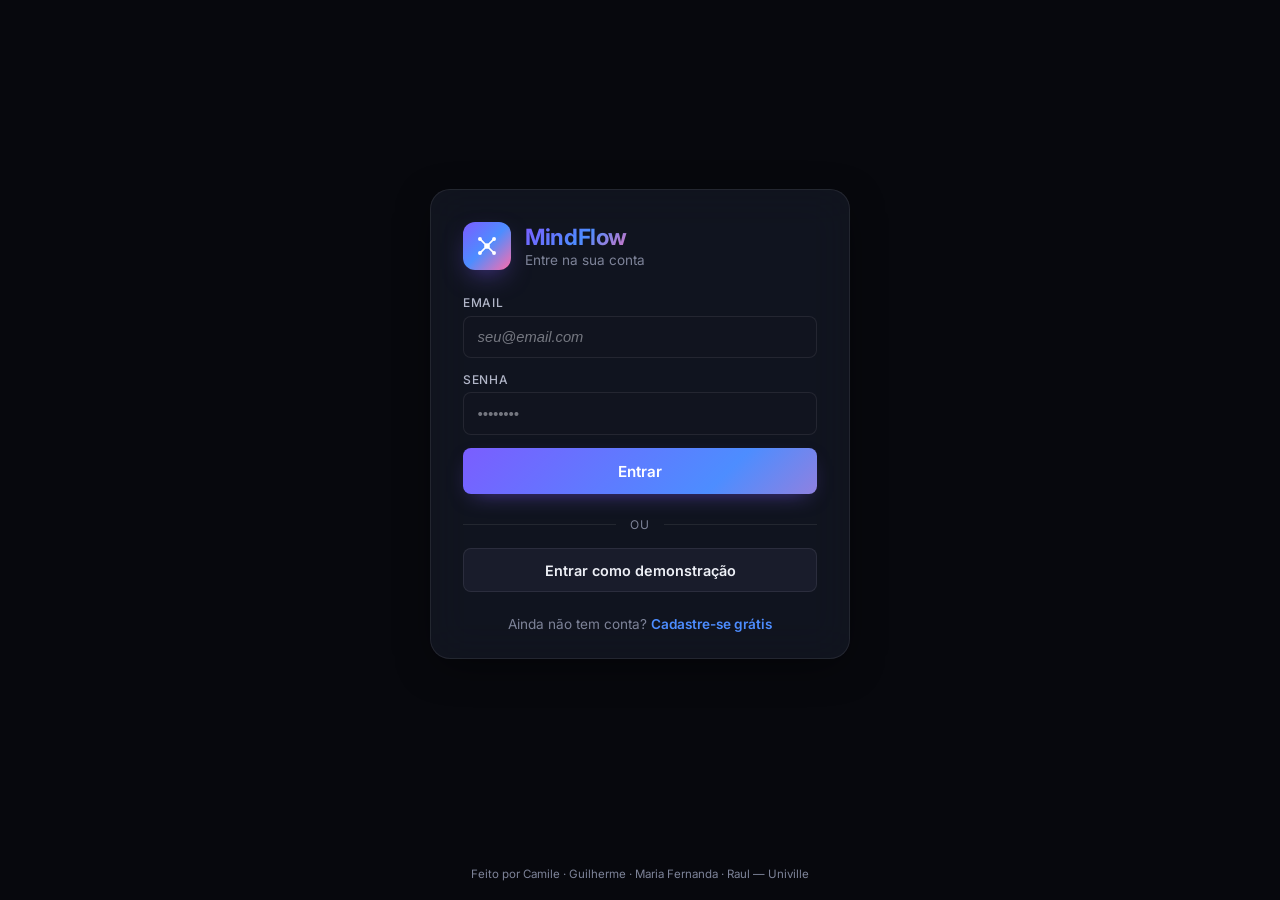
==== commit fbbbe8fe: "Feature: imagem na home + sugestão de tags com IA (Claude Haiku) Ação rápida (home): - Campo de uplo" ====
--- a/frontend/index.html
+++ b/frontend/index.html
@@ -46,7 +46,21 @@
           </div>
           <div class="field">
             <span>Tags (vírgula)</span>
-            <input type="text" id="q-tags" placeholder="DNS, Redes" />
+            <div class="tag-suggest-row">
+              <input type="text" id="q-tags" placeholder="DNS, Redes" />
+              <button type="button" id="q-suggest-btn" class="suggest-btn" title="Sugerir tags com IA">✨</button>
+            </div>
+          </div>
+          <div class="field">
+            <span>Imagem (opcional)</span>
+            <label class="img-upload-label" id="q-img-label">
+              <input type="file" id="q-image" accept="image/*" style="display:none" />
+              <span id="q-img-text">Selecionar imagem…</span>
+            </label>
+            <div id="q-img-preview-wrap" style="display:none">
+              <img id="q-img-preview" alt="preview" />
+              <button type="button" class="ghost img-remove-btn" id="q-img-remove">✕ Remover</button>
+            </div>
           </div>
           <div class="actions">
             <button type="submit" id="quick-submit-btn">Salvar nota</button>
--- a/frontend/css/style.css
+++ b/frontend/css/style.css
@@ -363,7 +363,8 @@
   font-weight: 500;
 }
 
-input[type=text], input[type=time], input[type=search],
+input[type=text], input[type=email], input[type=password],
+input[type=time], input[type=search],
 textarea, select {
   width: 100%;
   background: var(--bg-2);
@@ -374,8 +375,32 @@
   font-size: 0.92rem;
   font-family: inherit;
   transition: border-color var(--t-fast), background var(--t-fast), box-shadow var(--t-fast);
-}
-input::placeholder, textarea::placeholder { color: var(--muted); }
+  -webkit-text-fill-color: var(--text); /* iOS/WebKit override de cor */
+}
+input::placeholder, textarea::placeholder {
+  color: var(--muted);
+  opacity: 0.45;
+  font-style: italic;
+}
+
+/* Override do autofill do Chrome/Safari (que aplica fundo amarelo/branco
+   automaticamente em campos preenchidos pelo gerenciador de senhas).
+   O truque é usar uma sombra interna gigante na cor de fundo do input. */
+input:-webkit-autofill,
+input:-webkit-autofill:hover,
+input:-webkit-autofill:focus,
+input:-webkit-autofill:active {
+  -webkit-box-shadow: 0 0 0 1000px var(--bg-2) inset !important;
+  -webkit-text-fill-color: var(--text) !important;
+  caret-color: var(--text);
+  transition: background-color 5000s ease-in-out 0s;
+}
+[data-theme="light"] input:-webkit-autofill,
+[data-theme="light"] input:-webkit-autofill:hover,
+[data-theme="light"] input:-webkit-autofill:focus,
+[data-theme="light"] input:-webkit-autofill:active {
+  -webkit-box-shadow: 0 0 0 1000px #ffffff inset !important;
+}
 input:focus, textarea:focus, select:focus {
   outline: none;
   border-color: rgba(124,92,255,0.6);
@@ -771,12 +796,15 @@
   border-color: rgba(77,141,255,0.20);
 }
 [data-theme="light"] input[type=text],
+[data-theme="light"] input[type=email],
+[data-theme="light"] input[type=password],
 [data-theme="light"] input[type=time],
 [data-theme="light"] input[type=search],
 [data-theme="light"] textarea,
 [data-theme="light"] select {
   background: #ffffff;
   border-color: rgba(20,25,50,0.12);
+  -webkit-text-fill-color: var(--text);
 }
 [data-theme="light"] input:focus,
 [data-theme="light"] textarea:focus,
@@ -1021,7 +1049,8 @@
   .stat .label { font-size: 0.66rem; }
 
   /* Inputs e textareas: maiores para touch (mín 16px evita zoom no iOS) */
-  input[type=text], input[type=time], input[type=search],
+  input[type=text], input[type=email], input[type=password],
+  input[type=time], input[type=search],
   textarea, select {
     font-size: 16px;
     padding: 0.75rem 0.85rem;
@@ -1128,3 +1157,189 @@
   .flashcard .face { padding: 1.4rem 1.1rem; gap: 0.75rem; }
   .flashcard .face .text { font-size: 1rem; line-height: 1.45; }
 }
+
+/* ============================================================
+   Sugestão de tags com IA
+   ============================================================ */
+.tag-suggest-row {
+  display: flex;
+  gap: 0.5rem;
+  align-items: center;
+}
+.tag-suggest-row input {
+  flex: 1;
+  min-width: 0;
+}
+.suggest-btn {
+  flex-shrink: 0;
+  display: inline-flex;
+  align-items: center;
+  gap: 0.35rem;
+  padding: 0.55rem 0.85rem;
+  font-size: 0.82rem;
+  font-weight: 600;
+  border-radius: var(--radius-sm);
+  border: 1.5px solid rgba(124,92,255,0.4);
+  background: rgba(124,92,255,0.08);
+  color: var(--c1);
+  cursor: pointer;
+  white-space: nowrap;
+  transition: all var(--t-fast);
+  line-height: 1;
+}
+.suggest-btn:hover:not(:disabled) {
+  background: rgba(124,92,255,0.18);
+  border-color: var(--c1);
+  transform: translateY(-1px);
+  box-shadow: 0 4px 16px -4px rgba(124,92,255,0.35);
+}
+.suggest-btn:disabled {
+  opacity: 0.65;
+  cursor: not-allowed;
+}
+[data-theme="light"] .suggest-btn {
+  background: rgba(124,92,255,0.07);
+}
+
+/* Thumbnail da nota nas notas recentes da home (compacto) */
+.note-thumb-home {
+  width: 100%;
+  max-height: 100px;
+  object-fit: cover;
+  border-radius: var(--radius-sm);
+  margin-bottom: 0.5rem;
+  border: 1px solid var(--border);
+  cursor: zoom-in;
+  transition: opacity var(--t-fast);
+}
+.note-thumb-home:hover { opacity: 0.88; }
+
+/* ============================================================
+   Imagem anexada às notas
+   ============================================================ */
+.img-upload-label {
+  display: flex;
+  align-items: center;
+  gap: 0.5rem;
+  padding: 0.55rem 0.9rem;
+  border: 1.5px dashed var(--border-strong);
+  border-radius: var(--radius-sm);
+  cursor: pointer;
+  font-size: 0.85rem;
+  color: var(--text-dim);
+  transition: border-color var(--t-fast), color var(--t-fast);
+  width: 100%;
+}
+.img-upload-label:hover {
+  border-color: var(--c2);
+  color: var(--c2);
+}
+#img-preview-wrap {
+  margin-top: 0.6rem;
+  display: flex;
+  flex-direction: column;
+  gap: 0.5rem;
+}
+#img-preview {
+  width: 100%;
+  max-height: 180px;
+  object-fit: contain;
+  border-radius: var(--radius-sm);
+  border: 1px solid var(--border);
+  background: var(--surface-2);
+}
+.img-remove-btn {
+  font-size: 0.78rem;
+  padding: 0.3rem 0.7rem;
+  color: var(--danger);
+  border-color: rgba(255,93,108,0.3);
+  align-self: flex-start;
+}
+.img-remove-btn:hover {
+  background: rgba(255,93,108,0.12);
+  border-color: var(--danger);
+}
+.note-thumb {
+  width: 100%;
+  max-height: 140px;
+  object-fit: cover;
+  border-radius: var(--radius-sm);
+  margin-bottom: 0.5rem;
+  border: 1px solid var(--border);
+  cursor: zoom-in;
+  transition: opacity var(--t-fast);
+}
+.note-thumb:hover { opacity: 0.88; }
+
+/* ============================================================
+   Spinner de carregamento
+   ============================================================ */
+@keyframes spin {
+  to { transform: rotate(360deg); }
+}
+.loading-state {
+  display: flex;
+  flex-direction: column;
+  align-items: center;
+  justify-content: center;
+  gap: 0.75rem;
+  padding: 2.5rem 1rem;
+  color: var(--muted);
+  font-size: 0.85rem;
+}
+.spinner {
+  width: 28px;
+  height: 28px;
+  border: 2.5px solid var(--border-strong);
+  border-top-color: var(--c2);
+  border-radius: 50%;
+  animation: spin 0.7s linear infinite;
+}
+.spinner-sm {
+  width: 18px;
+  height: 18px;
+  border-width: 2px;
+}
+
+/* ============================================================
+   Lightbox de imagem (tela cheia)
+   ============================================================ */
+.lightbox-backdrop {
+  position: fixed;
+  inset: 0;
+  z-index: 9999;
+  background: rgba(0, 0, 0, 0.88);
+  backdrop-filter: blur(6px);
+  display: flex;
+  align-items: center;
+  justify-content: center;
+  cursor: zoom-out;
+  animation: fadeIn 180ms var(--ease);
+}
+@keyframes fadeIn { from { opacity: 0; } to { opacity: 1; } }
+.lightbox-img {
+  max-width: min(92vw, 1100px);
+  max-height: 90vh;
+  object-fit: contain;
+  border-radius: var(--radius);
+  box-shadow: 0 25px 80px rgba(0,0,0,0.7);
+  animation: scaleIn 200ms var(--ease);
+}
+@keyframes scaleIn { from { transform: scale(0.93); opacity: 0; } to { transform: scale(1); opacity: 1; } }
+.lightbox-close {
+  position: absolute;
+  top: 1rem;
+  right: 1rem;
+  background: rgba(255,255,255,0.12);
+  border: none;
+  border-radius: 50%;
+  width: 40px;
+  height: 40px;
+  cursor: pointer;
+  color: white;
+  font-size: 1.2rem;
+  display: grid;
+  place-items: center;
+  transition: background var(--t-fast);
+}
+.lightbox-close:hover { background: rgba(255,255,255,0.22); }
